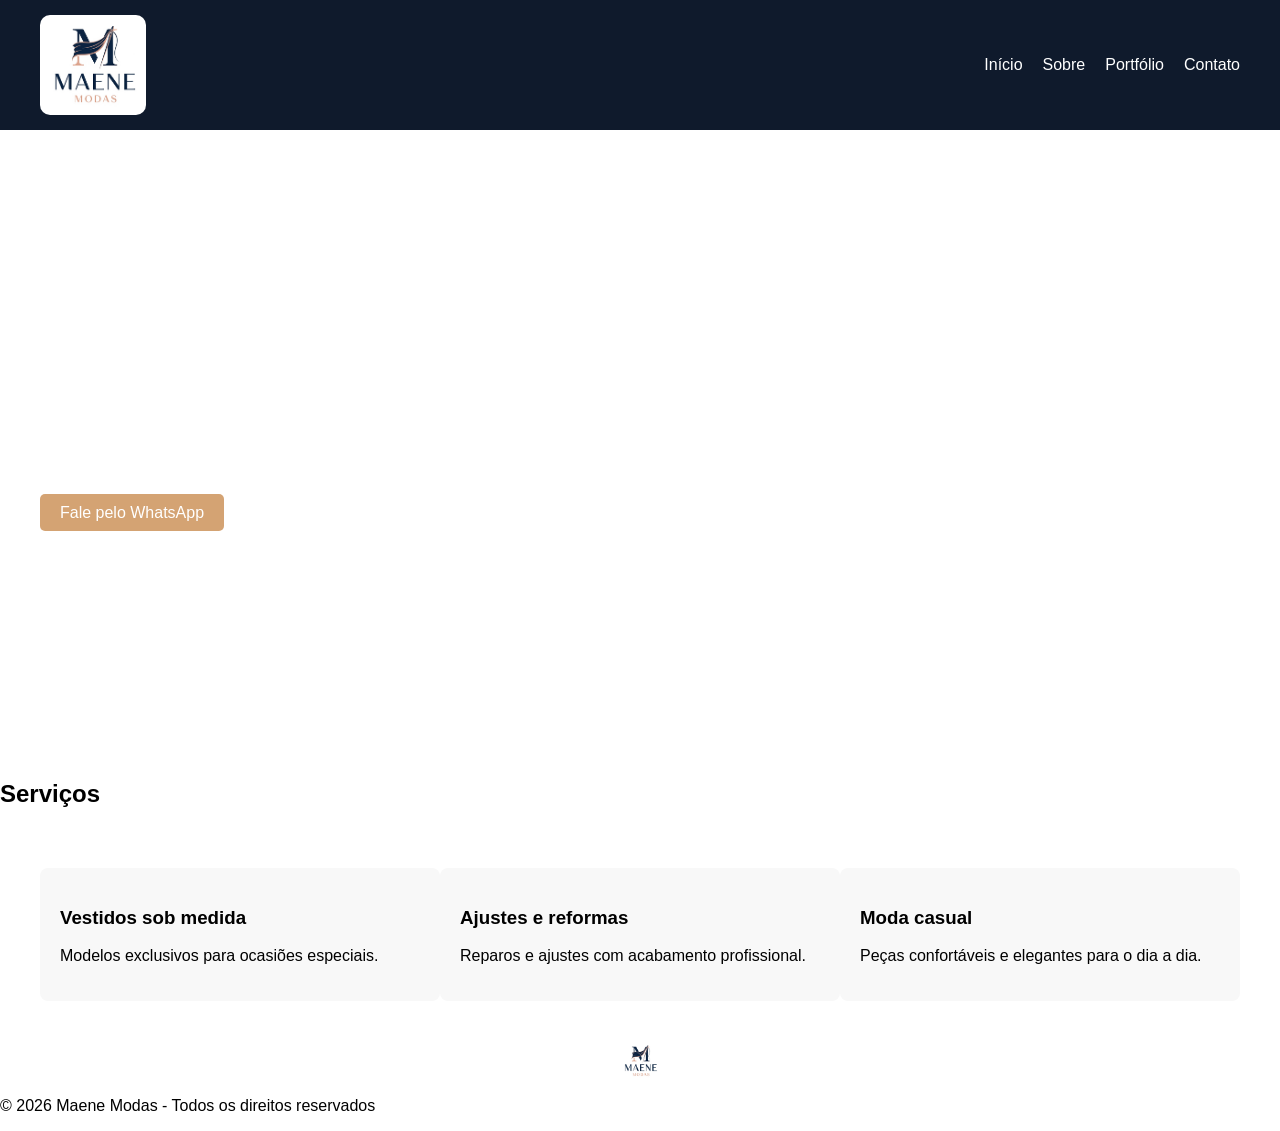
==== index.html @ 253f8161 "Criada landing page" ====
<!DOCTYPE html>
<html lang="pt-br">
<head>
    <meta charset="UTF-8">
    <meta name="viewport" content="width=device-width, initial-scale=1.0">
    <title>Maene Modas</title>
    <link rel="stylesheet" href="css/style.css">
</head>
<body>

<header>
    <nav class="navbar">
    <div class="logo-container">
        <img src="img/logo.png" alt="Logo Maene Modas" class="logo-img">
    </div>
        <ul class="menu">
            <li><a href="index.html">Início</a></li>
            <li><a href="sobre.html">Sobre</a></li>
            <li><a href="portfolio.html">Portfólio</a></li>
            <li><a href="contato.html">Contato</a></li>
        </ul>
    </nav>
</header>

<section class="hero">
    <div class="hero-text">
        <h2>Elegância sob medida para você</h2>
        <p>Confecção, ajustes e moda personalizada com acabamento profissional.</p>
        <a href="https://wa.me/5585985779174" class="btn">Fale pelo WhatsApp</a>
    </div>
</section>

<section class="destaques">
    <h2>Serviços</h2>
    <div class="cards">
        <div class="card">
            <h3>Vestidos sob medida</h3>
            <p>Modelos exclusivos para ocasiões especiais.</p>
        </div>
        <div class="card">
            <h3>Ajustes e reformas</h3>
            <p>Reparos e ajustes com acabamento profissional.</p>
        </div>
        <div class="card">
            <h3>Moda casual</h3>
            <p>Peças confortáveis e elegantes para o dia a dia.</p>
        </div>
    </div>
</section>

<footer>
    <img src="img/logo.png" alt="Maene Modas" class="logo-footer">
    <p>© 2026 Maene Modas - Todos os direitos reservados</p>
</footer>

</body>
</html>
---- css/style.css ----
body {
    margin: 0;
    font-family: Arial, sans-serif;
    background-color: #ffffff;
}

.navbar {
    background-color: #0f1a2c;
    color: #fff;
    display: flex;
    justify-content: space-between;
    align-items: center;
    padding: 15px 40px;
}

.logo-container {
    display: flex;
    align-items: center;
}

.logo-img {
    height: 100px;
    width: auto;
    border-radius: 10px;
    object-fit: contain;
}

.menu {
    list-style: none;
    display: flex;
    gap: 20px;
}

.menu a {
    color: white;
    text-decoration: none;
}

.hero {
    background: url('../img/banner.jpg') center/cover no-repeat;
    height: 70vh;
    display: flex;
    align-items: center;
    padding-left: 40px;
    color: white;
}

.hero-text h2 {
    font-size: 36px;
}

.btn {
    background-color: #d4a373;
    padding: 10px 20px;
    text-decoration: none;
    color: white;
    border-radius: 5px;
}

.cards {
    display: flex;
    justify-content: space-around;
    padding: 40px;
}

.card {
    width: 30%;
    background: #f8f8f8;
    padding: 20px;
    border-radius: 8px;
}

.galeria {
    display: flex;
    gap: 15px;
    padding: 30px;
}

.galeria img {
    width: 30%;
    border-radius: 8px;
}

.contato form {
    display: flex;
    flex-direction: column;
    width: 300px;
    margin: auto;
    gap: 10px;
}

.btn-whatsapp {
    display: block;
    text-align: center;
    background: green;
    color: white;
    padding: 12px;
    margin-top: 15px;
    text-decoration: none;
}

.logo-footer {
    height: 40px;
    display: block;
    margin: 0 auto 10px;
}
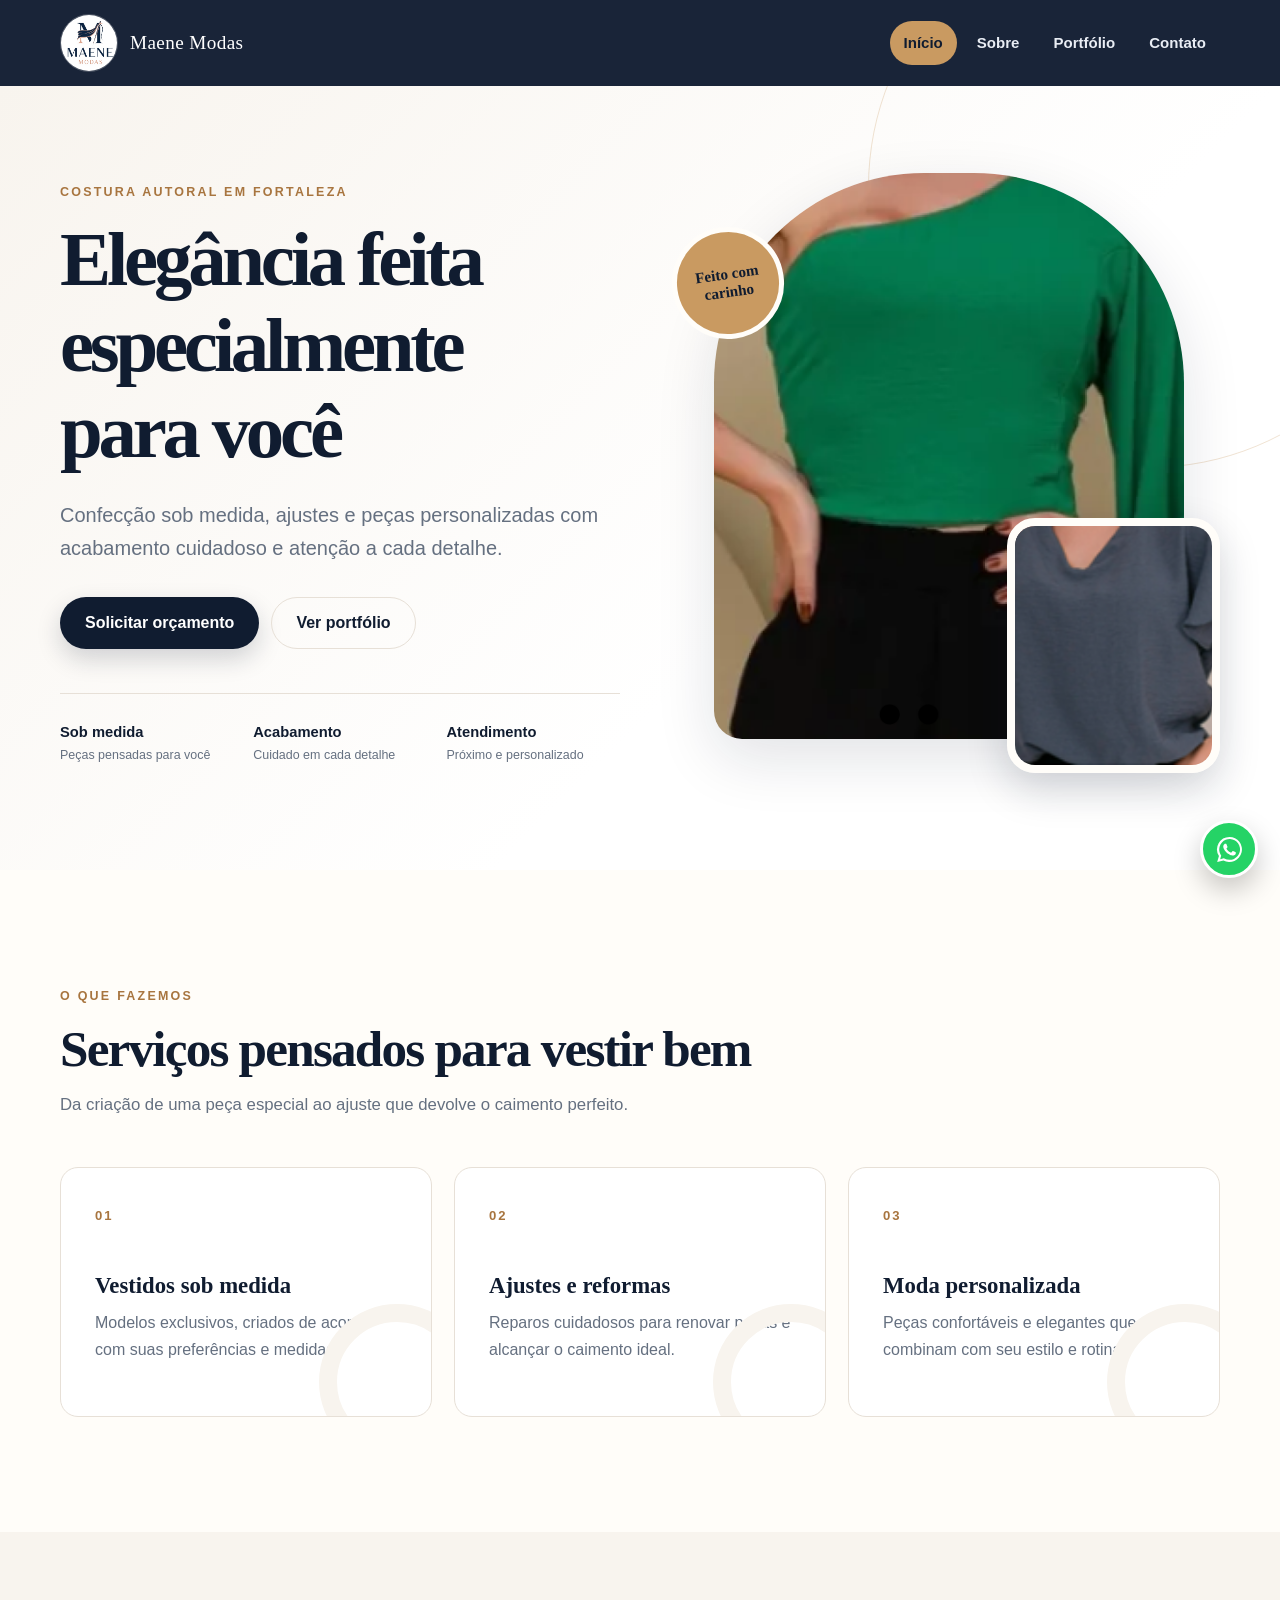
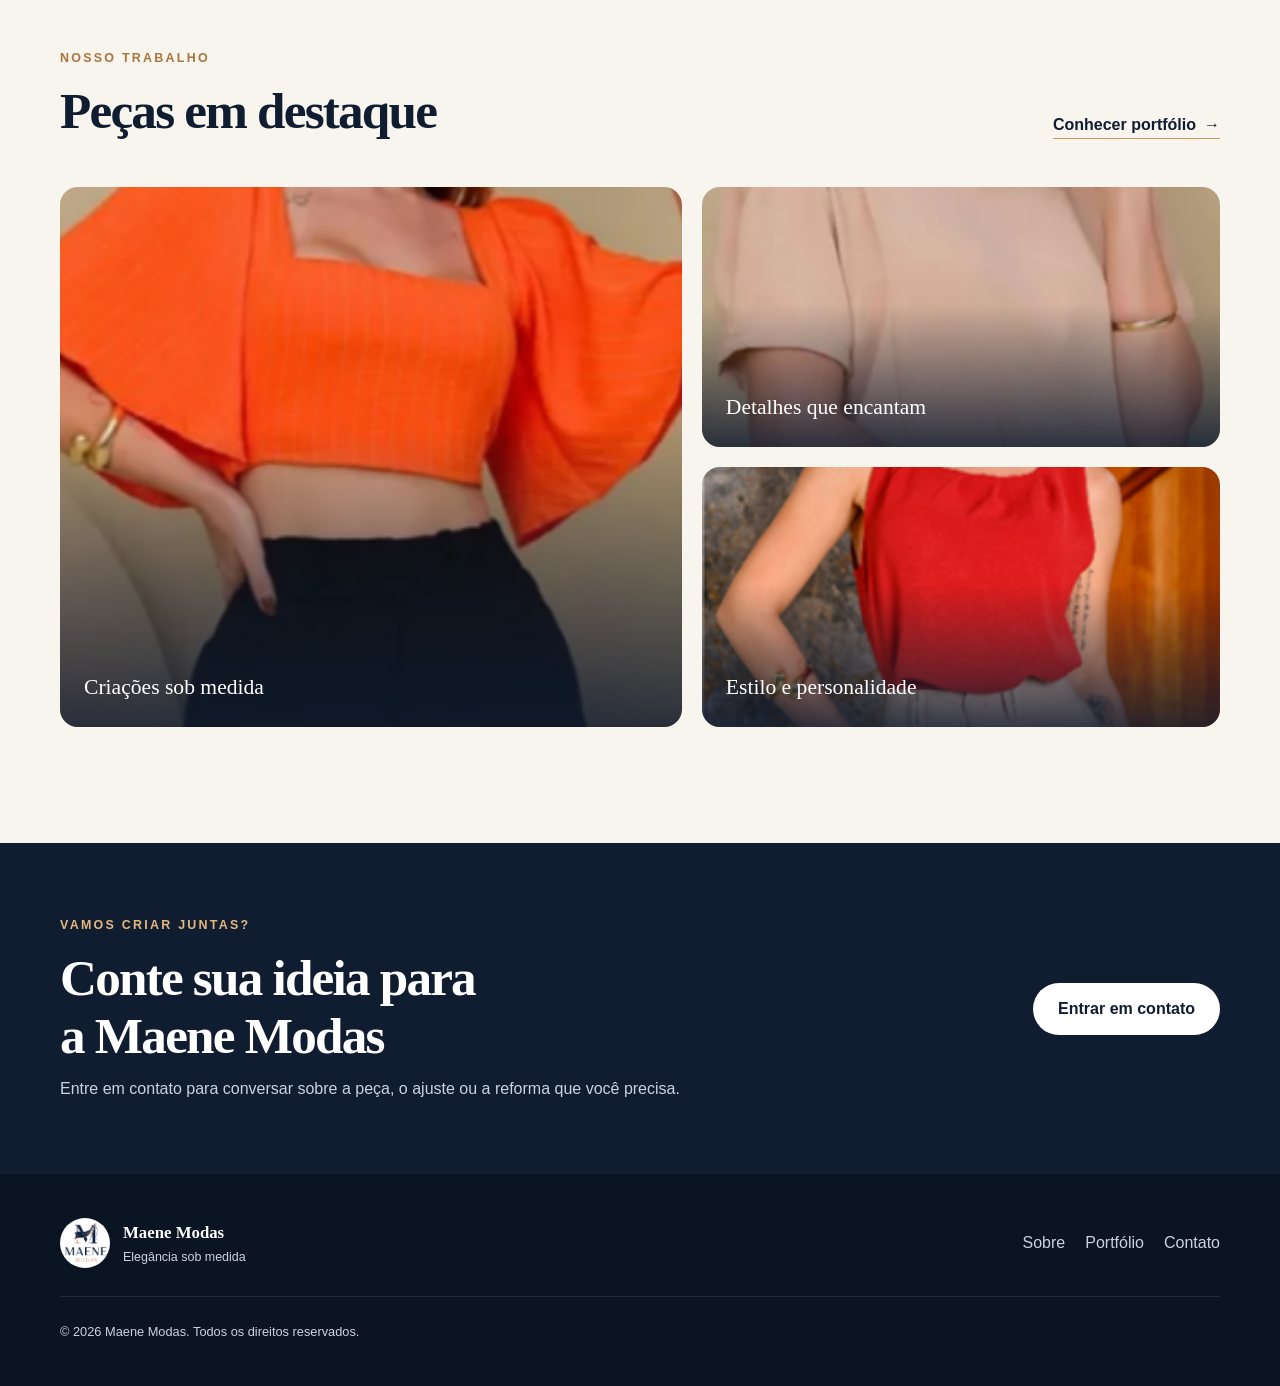
==== commit a36077ab: "Melhora interface e responsividade do site" ====
--- a/index.html
+++ b/index.html
@@ -1,57 +1,89 @@
-<!DOCTYPE html>
-<html lang="pt-br">
-<head>
-    <meta charset="UTF-8">
-    <meta name="viewport" content="width=device-width, initial-scale=1.0">
-    <title>Maene Modas</title>
-    <link rel="stylesheet" href="css/style.css">
-</head>
-<body>
-
-<header>
-    <nav class="navbar">
-    <div class="logo-container">
-        <img src="img/logo.png" alt="Logo Maene Modas" class="logo-img">
-    </div>
-        <ul class="menu">
-            <li><a href="index.html">Início</a></li>
-            <li><a href="sobre.html">Sobre</a></li>
-            <li><a href="portfolio.html">Portfólio</a></li>
-            <li><a href="contato.html">Contato</a></li>
-        </ul>
-    </nav>
-</header>
-
-<section class="hero">
-    <div class="hero-text">
-        <h2>Elegância sob medida para você</h2>
-        <p>Confecção, ajustes e moda personalizada com acabamento profissional.</p>
-        <a href="https://wa.me/5585985779174" class="btn">Fale pelo WhatsApp</a>
-    </div>
-</section>
-
-<section class="destaques">
-    <h2>Serviços</h2>
-    <div class="cards">
-        <div class="card">
-            <h3>Vestidos sob medida</h3>
-            <p>Modelos exclusivos para ocasiões especiais.</p>
-        </div>
-        <div class="card">
-            <h3>Ajustes e reformas</h3>
-            <p>Reparos e ajustes com acabamento profissional.</p>
-        </div>
-        <div class="card">
-            <h3>Moda casual</h3>
-            <p>Peças confortáveis e elegantes para o dia a dia.</p>
-        </div>
-    </div>
-</section>
-
-<footer>
-    <img src="img/logo.png" alt="Maene Modas" class="logo-footer">
-    <p>© 2026 Maene Modas - Todos os direitos reservados</p>
-</footer>
-
-</body>
-</html>+<!DOCTYPE html>
+<html lang="pt-BR">
+<head>
+    <meta charset="UTF-8">
+    <meta name="viewport" content="width=device-width, initial-scale=1.0">
+    <meta name="description" content="Maene Modas: vestidos sob medida, ajustes, reformas e peças personalizadas com cuidado em cada detalhe.">
+    <title>Maene Modas | Elegância sob medida</title>
+    <link rel="stylesheet" href="css/style.css">
+    <script src="js/script.js" defer></script>
+</head>
+<body>
+<a class="skip-link" href="#conteudo">Ir para o conteúdo</a>
+
+<header class="site-header">
+    <nav class="navbar container" aria-label="Navegação principal">
+        <a class="brand" href="index.html" aria-label="Maene Modas - Página inicial">
+            <img src="img/logo.png" alt="" class="logo-img">
+            <span>Maene Modas</span>
+        </a>
+        <button class="menu-toggle" type="button" aria-expanded="false" aria-controls="menu-principal" aria-label="Abrir menu">
+            <span></span><span></span><span></span>
+        </button>
+        <ul class="menu" id="menu-principal">
+            <li><a href="index.html" aria-current="page">Início</a></li>
+            <li><a href="sobre.html">Sobre</a></li>
+            <li><a href="portfolio.html">Portfólio</a></li>
+            <li><a href="contato.html">Contato</a></li>
+        </ul>
+    </nav>
+</header>
+
+<main id="conteudo">
+    <section class="hero">
+        <div class="container hero-grid">
+            <div class="hero-copy">
+                <p class="eyebrow">Costura autoral em Fortaleza</p>
+                <h1>Elegância feita especialmente para você</h1>
+                <p class="hero-description">Confecção sob medida, ajustes e peças personalizadas com acabamento cuidadoso e atenção a cada detalhe.</p>
+                <div class="button-group">
+                    <a href="https://wa.me/5585985779174?text=Olá%2C%20Maene%20Modas!%20Gostaria%20de%20solicitar%20um%20orçamento." class="button button-primary" target="_blank" rel="noopener">Solicitar orçamento</a>
+                    <a href="portfolio.html" class="button button-secondary">Ver portfólio</a>
+                </div>
+                <ul class="hero-highlights" aria-label="Diferenciais">
+                    <li><strong>Sob medida</strong><span>Peças pensadas para você</span></li>
+                    <li><strong>Acabamento</strong><span>Cuidado em cada detalhe</span></li>
+                    <li><strong>Atendimento</strong><span>Próximo e personalizado</span></li>
+                </ul>
+            </div>
+            <div class="hero-media" aria-label="Trabalhos da Maene Modas">
+                <img class="hero-image-main" src="img/vestido2.png" alt="Vestido longo confeccionado pela Maene Modas">
+                <img class="hero-image-detail" src="img/vestido5.png" alt="Detalhe de uma peça confeccionada pela Maene Modas">
+                <span class="hero-seal">Feito com carinho</span>
+            </div>
+        </div>
+    </section>
+
+    <section class="section" aria-labelledby="servicos-titulo">
+        <div class="container">
+            <div class="section-heading">
+                <p class="eyebrow">O que fazemos</p>
+                <h2 id="servicos-titulo">Serviços pensados para vestir bem</h2>
+                <p>Da criação de uma peça especial ao ajuste que devolve o caimento perfeito.</p>
+            </div>
+            <div class="service-grid">
+                <article class="service-card"><span class="card-number">01</span><h3>Vestidos sob medida</h3><p>Modelos exclusivos, criados de acordo com suas preferências e medidas.</p></article>
+                <article class="service-card"><span class="card-number">02</span><h3>Ajustes e reformas</h3><p>Reparos cuidadosos para renovar peças e alcançar o caimento ideal.</p></article>
+                <article class="service-card"><span class="card-number">03</span><h3>Moda personalizada</h3><p>Peças confortáveis e elegantes que combinam com seu estilo e rotina.</p></article>
+            </div>
+        </div>
+    </section>
+
+    <section class="section section-soft" aria-labelledby="destaques-titulo">
+        <div class="container">
+            <div class="section-heading heading-row"><div><p class="eyebrow">Nosso trabalho</p><h2 id="destaques-titulo">Peças em destaque</h2></div><a class="text-link" href="portfolio.html">Conhecer portfólio <span aria-hidden="true">→</span></a></div>
+            <div class="preview-grid">
+                <a class="preview-card preview-tall" href="portfolio.html"><img src="img/vestido1.png" alt="Peça feminina confeccionada sob medida" loading="lazy"><span>Criações sob medida</span></a>
+                <a class="preview-card" href="portfolio.html"><img src="img/vestido3.png" alt="Vestido confeccionado pela Maene Modas" loading="lazy"><span>Detalhes que encantam</span></a>
+                <a class="preview-card" href="portfolio.html"><img src="img/vestido4.png" alt="Peça personalizada da Maene Modas" loading="lazy"><span>Estilo e personalidade</span></a>
+            </div>
+        </div>
+    </section>
+
+    <section class="cta-section"><div class="container cta-content"><div><p class="eyebrow">Vamos criar juntas?</p><h2>Conte sua ideia para a Maene Modas</h2><p>Entre em contato para conversar sobre a peça, o ajuste ou a reforma que você precisa.</p></div><a href="contato.html" class="button button-light">Entrar em contato</a></div></section>
+</main>
+
+<footer class="site-footer"><div class="container footer-grid"><div class="footer-brand"><img src="img/logo.png" alt="" class="logo-footer"><div><strong>Maene Modas</strong><span>Elegância sob medida</span></div></div><nav aria-label="Navegação do rodapé"><a href="sobre.html">Sobre</a><a href="portfolio.html">Portfólio</a><a href="contato.html">Contato</a></nav><p>© <span data-current-year>2026</span> Maene Modas. Todos os direitos reservados.</p></div></footer>
+<a class="whatsapp-float" href="https://wa.me/5585985779174?text=Olá%2C%20Maene%20Modas!" target="_blank" rel="noopener" aria-label="Falar com a Maene Modas pelo WhatsApp"><svg viewBox="0 0 32 32" aria-hidden="true"><path d="M16.05 3A12.9 12.9 0 0 0 5.1 22.73L3.3 29l6.43-1.69A12.94 12.94 0 1 0 16.05 3Zm0 23.7a10.7 10.7 0 0 1-5.45-1.49l-.39-.23-3.81 1 1.02-3.72-.25-.38a10.73 10.73 0 1 1 8.88 4.82Zm5.88-8.04c-.32-.16-1.9-.94-2.2-1.04-.29-.11-.5-.16-.71.16-.22.32-.83 1.04-1.02 1.26-.18.21-.37.24-.69.08-.32-.16-1.36-.5-2.59-1.6a9.71 9.71 0 0 1-1.79-2.22c-.19-.32-.02-.49.14-.65.15-.14.32-.37.48-.56.16-.18.21-.32.32-.53.11-.22.05-.4-.03-.56-.08-.16-.72-1.73-.98-2.37-.26-.62-.52-.54-.72-.55h-.61c-.21 0-.56.08-.85.4-.29.32-1.12 1.1-1.12 2.67 0 1.58 1.15 3.1 1.31 3.31.16.22 2.26 3.45 5.47 4.84.77.33 1.36.53 1.83.67.77.24 1.46.21 2.01.13.61-.09 1.9-.78 2.16-1.53.27-.75.27-1.39.19-1.53-.08-.13-.29-.21-.61-.37Z"/></svg></a>
+</body>
+</html>
--- a/css/style.css
+++ b/css/style.css
@@ -1,106 +1,296 @@
-body {
-    margin: 0;
-    font-family: Arial, sans-serif;
-    background-color: #ffffff;
-}
-
-.navbar {
-    background-color: #0f1a2c;
-    color: #fff;
-    display: flex;
-    justify-content: space-between;
-    align-items: center;
-    padding: 15px 40px;
-}
-
-.logo-container {
-    display: flex;
-    align-items: center;
-}
-
-.logo-img {
-    height: 100px;
-    width: auto;
-    border-radius: 10px;
-    object-fit: contain;
-}
-
-.menu {
-    list-style: none;
-    display: flex;
-    gap: 20px;
-}
-
-.menu a {
-    color: white;
-    text-decoration: none;
-}
-
-.hero {
-    background: url('../img/banner.jpg') center/cover no-repeat;
-    height: 70vh;
-    display: flex;
-    align-items: center;
-    padding-left: 40px;
-    color: white;
-}
-
-.hero-text h2 {
-    font-size: 36px;
-}
-
-.btn {
-    background-color: #d4a373;
-    padding: 10px 20px;
-    text-decoration: none;
-    color: white;
-    border-radius: 5px;
-}
-
-.cards {
-    display: flex;
-    justify-content: space-around;
-    padding: 40px;
-}
-
-.card {
-    width: 30%;
-    background: #f8f8f8;
-    padding: 20px;
-    border-radius: 8px;
-}
-
-.galeria {
-    display: flex;
-    gap: 15px;
-    padding: 30px;
-}
-
-.galeria img {
-    width: 30%;
-    border-radius: 8px;
-}
-
-.contato form {
-    display: flex;
-    flex-direction: column;
-    width: 300px;
-    margin: auto;
-    gap: 10px;
-}
-
-.btn-whatsapp {
-    display: block;
-    text-align: center;
-    background: green;
-    color: white;
-    padding: 12px;
-    margin-top: 15px;
-    text-decoration: none;
-}
-
-.logo-footer {
-    height: 40px;
-    display: block;
-    margin: 0 auto 10px;
-}+:root {
+    --navy: #101c30;
+    --navy-soft: #1b2c47;
+    --gold: #c99a61;
+    --gold-dark: #a8753f;
+    --cream: #f8f4ee;
+    --paper: #fffdf9;
+    --white: #ffffff;
+    --ink: #1b2330;
+    --muted: #657080;
+    --line: #e7e0d7;
+    --green: #25d366;
+    --shadow: 0 20px 60px rgba(16, 28, 48, .12);
+    --radius-lg: 28px;
+    --radius-md: 18px;
+    --container: 1160px;
+}
+
+* { box-sizing: border-box; }
+
+html { scroll-behavior: smooth; }
+
+body {
+    margin: 0;
+    color: var(--ink);
+    background: var(--paper);
+    font-family: "Segoe UI", Arial, sans-serif;
+    font-size: 16px;
+    line-height: 1.65;
+    -webkit-font-smoothing: antialiased;
+}
+
+body.menu-open { overflow: hidden; }
+
+img { display: block; max-width: 100%; }
+
+a { color: inherit; }
+
+button, input, select, textarea { font: inherit; }
+
+h1, h2, h3, p { margin-top: 0; }
+
+h1, h2, h3 {
+    color: var(--navy);
+    font-family: Georgia, "Times New Roman", serif;
+    line-height: 1.12;
+    text-wrap: balance;
+}
+
+h1 { font-size: clamp(2.75rem, 6vw, 5.4rem); letter-spacing: -.055em; }
+h2 { font-size: clamp(2rem, 4vw, 3.35rem); letter-spacing: -.035em; }
+h3 { font-size: 1.42rem; }
+
+.container { width: min(calc(100% - 40px), var(--container)); margin-inline: auto; }
+
+.skip-link {
+    position: fixed;
+    top: 12px;
+    left: 12px;
+    z-index: 1000;
+    padding: 10px 16px;
+    color: var(--white);
+    background: var(--navy);
+    border-radius: 8px;
+    transform: translateY(-150%);
+}
+
+.skip-link:focus { transform: translateY(0); }
+
+.site-header {
+    position: sticky;
+    top: 0;
+    z-index: 100;
+    background: rgba(16, 28, 48, .96);
+    box-shadow: 0 1px 0 rgba(255, 255, 255, .08);
+    backdrop-filter: blur(12px);
+}
+
+.navbar { min-height: 86px; display: flex; align-items: center; justify-content: space-between; gap: 32px; }
+
+.brand { display: flex; align-items: center; gap: 12px; color: var(--white); text-decoration: none; }
+.brand span { font-family: Georgia, "Times New Roman", serif; font-size: 1.2rem; letter-spacing: .02em; }
+.logo-img { width: 58px; height: 58px; border: 1px solid rgba(255,255,255,.22); border-radius: 50%; object-fit: cover; }
+
+.menu { display: flex; align-items: center; gap: 6px; margin: 0; padding: 0; list-style: none; }
+.menu a { position: relative; display: block; padding: 10px 14px; color: #e9edf4; font-size: .94rem; font-weight: 600; text-decoration: none; border-radius: 999px; transition: .2s ease; }
+.menu a:hover, .menu a:focus-visible { color: var(--white); background: rgba(255,255,255,.08); }
+.menu a[aria-current="page"] { color: var(--navy); background: var(--gold); }
+
+.menu-toggle { display: none; width: 46px; height: 46px; padding: 11px; border: 1px solid rgba(255,255,255,.2); color: var(--white); background: transparent; border-radius: 12px; cursor: pointer; }
+.menu-toggle span { display: block; width: 100%; height: 2px; margin: 5px 0; background: currentColor; transition: .25s ease; }
+
+.hero { position: relative; overflow: hidden; padding: 76px 0 86px; background: linear-gradient(135deg, var(--cream), #fff 62%); }
+.hero::before { content: ""; position: absolute; top: -180px; right: -150px; width: 560px; height: 560px; border: 1px solid rgba(201,154,97,.28); border-radius: 50%; }
+.hero-grid { position: relative; display: grid; grid-template-columns: 1.05fr .95fr; align-items: center; gap: clamp(44px, 8vw, 94px); }
+.hero-copy { padding: 20px 0; }
+.hero-copy h1 { max-width: 760px; margin-bottom: 24px; }
+.hero-description { max-width: 620px; margin-bottom: 32px; color: var(--muted); font-size: clamp(1.05rem, 2vw, 1.25rem); }
+
+.eyebrow { margin-bottom: 14px; color: var(--gold-dark); font-size: .78rem; font-weight: 800; letter-spacing: .18em; text-transform: uppercase; }
+
+.button-group { display: flex; flex-wrap: wrap; gap: 12px; }
+.button { display: inline-flex; align-items: center; justify-content: center; min-height: 52px; padding: 12px 24px; border: 1px solid transparent; border-radius: 999px; font-weight: 750; line-height: 1.2; text-align: center; text-decoration: none; cursor: pointer; transition: transform .2s ease, box-shadow .2s ease, background .2s ease; }
+.button:hover { transform: translateY(-2px); }
+.button-primary { color: var(--white); background: var(--navy); box-shadow: 0 10px 24px rgba(16, 28, 48, .18); }
+.button-primary:hover { background: var(--navy-soft); box-shadow: 0 14px 32px rgba(16, 28, 48, .24); }
+.button-secondary { color: var(--navy); border-color: var(--line); background: transparent; }
+.button-secondary:hover { border-color: var(--gold); background: var(--white); }
+.button-light { color: var(--navy); background: var(--white); }
+
+.hero-highlights { display: grid; grid-template-columns: repeat(3, 1fr); gap: 20px; margin: 44px 0 0; padding: 26px 0 0; border-top: 1px solid var(--line); list-style: none; }
+.hero-highlights strong, .hero-highlights span { display: block; }
+.hero-highlights strong { color: var(--navy); font-size: .92rem; }
+.hero-highlights span { margin-top: 3px; color: var(--muted); font-size: .78rem; line-height: 1.4; }
+
+.hero-media { position: relative; min-height: 600px; }
+.hero-image-main { position: absolute; inset: 0 36px 34px 0; width: calc(100% - 36px); height: calc(100% - 34px); border-radius: 210px 210px var(--radius-lg) var(--radius-lg); object-fit: cover; box-shadow: var(--shadow); }
+.hero-image-detail { position: absolute; right: 0; bottom: 0; width: 42%; aspect-ratio: 1 / 1.2; border: 8px solid var(--paper); border-radius: var(--radius-lg); object-fit: cover; box-shadow: 0 16px 40px rgba(16, 28, 48, .18); }
+.hero-seal { position: absolute; top: 54px; left: -42px; display: grid; place-items: center; width: 112px; height: 112px; padding: 16px; color: var(--navy); background: var(--gold); border: 5px solid var(--paper); border-radius: 50%; font-family: Georgia, "Times New Roman", serif; font-size: .95rem; font-weight: bold; line-height: 1.2; text-align: center; transform: rotate(-8deg); }
+
+.section { padding: clamp(76px, 9vw, 120px) 0; }
+.section-soft { background: var(--cream); }
+.section-heading { max-width: 720px; margin-bottom: 48px; }
+.section-heading h2 { margin-bottom: 14px; }
+.section-heading > p:last-child { color: var(--muted); font-size: 1.05rem; }
+.heading-row, .portfolio-heading { max-width: none; display: flex; align-items: end; justify-content: space-between; gap: 32px; }
+.heading-row h2, .portfolio-heading h2 { margin-bottom: 0; }
+
+.service-grid, .value-grid { display: grid; grid-template-columns: repeat(3, 1fr); gap: 22px; }
+.service-card { position: relative; min-height: 250px; padding: 34px; overflow: hidden; background: var(--white); border: 1px solid var(--line); border-radius: var(--radius-md); transition: transform .25s ease, box-shadow .25s ease, border-color .25s ease; }
+.service-card:hover { transform: translateY(-6px); border-color: rgba(201,154,97,.65); box-shadow: var(--shadow); }
+.service-card::after { content: ""; position: absolute; right: -44px; bottom: -44px; width: 120px; height: 120px; border: 18px solid var(--cream); border-radius: 50%; }
+.card-number { display: inline-block; margin-bottom: 46px; color: var(--gold-dark); font-size: .82rem; font-weight: 800; letter-spacing: .15em; }
+.service-card h3 { margin-bottom: 12px; }
+.service-card p { margin-bottom: 0; color: var(--muted); }
+
+.text-link { display: inline-flex; align-items: center; gap: 8px; color: var(--navy); font-weight: 750; text-decoration: none; border-bottom: 1px solid var(--gold); }
+.text-link span { transition: transform .2s ease; }
+.text-link:hover span { transform: translateX(4px); }
+
+.preview-grid { display: grid; grid-template-columns: 1.2fr 1fr; grid-template-rows: repeat(2, 260px); gap: 20px; }
+.preview-card { position: relative; overflow: hidden; border-radius: var(--radius-md); background: var(--navy); }
+.preview-card.preview-tall { grid-row: 1 / 3; }
+.preview-card img { width: 100%; height: 100%; object-fit: cover; transition: transform .45s ease, opacity .45s ease; }
+.preview-card::after { content: ""; position: absolute; inset: 45% 0 0; background: linear-gradient(transparent, rgba(16, 28, 48, .84)); }
+.preview-card span { position: absolute; right: 24px; bottom: 22px; left: 24px; z-index: 1; color: var(--white); font-family: Georgia, "Times New Roman", serif; font-size: 1.35rem; }
+.preview-card:hover img { transform: scale(1.04); opacity: .9; }
+
+.cta-section { padding: 72px 0; color: var(--white); background: var(--navy); }
+.cta-content { display: flex; align-items: center; justify-content: space-between; gap: 48px; }
+.cta-content > div { max-width: 710px; }
+.cta-content .eyebrow { color: #e5b77e; }
+.cta-content h2 { margin-bottom: 12px; color: var(--white); }
+.cta-content p:last-child { margin-bottom: 0; color: #cbd3df; }
+
+.page-hero { position: relative; overflow: hidden; padding: clamp(70px, 10vw, 118px) 0; color: var(--white); background: var(--navy); }
+.page-hero::after { content: ""; position: absolute; right: -80px; bottom: -220px; width: 480px; height: 480px; border: 70px solid rgba(201,154,97,.1); border-radius: 50%; }
+.page-hero-content { position: relative; z-index: 1; max-width: 820px; margin-left: max(20px, calc((100vw - min(calc(100vw - 40px), var(--container))) / 2)); margin-right: auto; }
+.page-hero h1 { margin-bottom: 18px; color: var(--white); }
+.page-hero p:last-child { max-width: 700px; margin-bottom: 0; color: #cbd3df; font-size: 1.12rem; }
+
+.story-grid { display: grid; grid-template-columns: .9fr 1.1fr; align-items: center; gap: clamp(46px, 8vw, 100px); }
+.story-media { position: relative; min-height: 590px; }
+.story-media::before { content: ""; position: absolute; top: -18px; left: -18px; width: 46%; height: 46%; border: 2px solid var(--gold); border-radius: var(--radius-md); }
+.story-media img { position: absolute; inset: 0; z-index: 1; width: 100%; height: 100%; border-radius: var(--radius-md); object-fit: cover; box-shadow: var(--shadow); }
+.story-media span { position: absolute; right: -28px; bottom: 34px; z-index: 2; padding: 16px 22px; color: var(--white); background: var(--navy); border-radius: 999px; font-weight: 700; box-shadow: var(--shadow); }
+.story-copy h2 { margin-bottom: 24px; }
+.story-copy p:not(.eyebrow) { color: var(--muted); }
+.story-copy .text-link { margin-top: 14px; }
+
+.value-grid article { padding: 34px; background: var(--white); border-radius: var(--radius-md); box-shadow: 0 10px 34px rgba(16,28,48,.06); }
+.value-grid article > span { display: inline-grid; place-items: center; width: 48px; height: 48px; margin-bottom: 32px; color: var(--navy); background: #ecd4b7; border-radius: 50%; font-weight: 800; }
+.value-grid h3 { margin-bottom: 10px; }
+.value-grid p { margin-bottom: 0; color: var(--muted); }
+
+.portfolio-heading > p { margin-bottom: 4px; color: var(--muted); }
+.gallery-grid { display: grid; grid-template-columns: repeat(3, 1fr); grid-auto-rows: 340px; gap: 18px; }
+.gallery-card { position: relative; overflow: hidden; padding: 0; border: 0; border-radius: var(--radius-md); background: var(--navy); cursor: zoom-in; text-align: left; }
+.gallery-card.gallery-featured { grid-column: span 2; }
+.gallery-card.gallery-wide { grid-column: span 2; }
+.gallery-card img { width: 100%; height: 100%; object-fit: cover; transition: transform .45s ease, opacity .45s ease; }
+.gallery-card::after { content: ""; position: absolute; inset: 40% 0 0; background: linear-gradient(transparent, rgba(16,28,48,.9)); }
+.gallery-card > span { position: absolute; right: 24px; bottom: 22px; left: 24px; z-index: 1; color: var(--white); }
+.gallery-card strong, .gallery-card small { display: block; }
+.gallery-card strong { font-family: Georgia, "Times New Roman", serif; font-size: 1.32rem; }
+.gallery-card small { margin-top: 3px; color: #d8dfe8; }
+.gallery-card:hover img, .gallery-card:focus-visible img { transform: scale(1.05); opacity: .88; }
+.gallery-card:focus-visible { outline: 4px solid var(--gold); outline-offset: 3px; }
+
+.lightbox { width: min(92vw, 980px); padding: 0; border: 0; border-radius: var(--radius-md); overflow: visible; background: transparent; }
+.lightbox::backdrop { background: rgba(5, 10, 18, .9); backdrop-filter: blur(5px); }
+.lightbox img { max-width: 100%; max-height: 82vh; margin: auto; border-radius: var(--radius-md); object-fit: contain; box-shadow: 0 24px 80px rgba(0,0,0,.45); }
+.lightbox-close { position: absolute; top: -52px; right: 0; width: 42px; height: 42px; border: 1px solid rgba(255,255,255,.4); color: var(--white); background: rgba(16,28,48,.65); border-radius: 50%; font-size: 1.7rem; line-height: 1; cursor: pointer; }
+
+.contact-section { background: linear-gradient(90deg, var(--cream) 0 45%, var(--paper) 45%); }
+.contact-grid { display: grid; grid-template-columns: .9fr 1.1fr; align-items: start; gap: clamp(52px, 9vw, 120px); }
+.contact-info { padding-top: 28px; }
+.contact-info h2 { margin-bottom: 22px; }
+.contact-info > p:not(.eyebrow) { color: var(--muted); }
+.contact-method { display: flex; align-items: center; gap: 16px; margin-top: 34px; text-decoration: none; }
+.contact-method > span { display: grid; place-items: center; width: 48px; height: 48px; color: var(--white); background: var(--green); border-radius: 50%; font-size: 1.3rem; }
+.contact-method small, .contact-method strong { display: block; }
+.contact-method small { color: var(--muted); }
+.contact-method strong { color: var(--navy); }
+.contact-note { margin-top: 48px; padding: 24px; border-left: 3px solid var(--gold); background: rgba(255,255,255,.72); }
+.contact-note p { margin: 6px 0 0; color: var(--muted); font-size: .94rem; }
+
+.contact-form { padding: clamp(28px, 5vw, 52px); background: var(--white); border: 1px solid var(--line); border-radius: var(--radius-lg); box-shadow: var(--shadow); }
+.form-heading { margin-bottom: 32px; }
+.form-heading h2 { margin-bottom: 6px; font-size: 2rem; }
+.form-heading p { margin-bottom: 0; color: var(--muted); }
+.field { margin-bottom: 20px; }
+.field label { display: block; margin-bottom: 7px; color: var(--navy); font-size: .9rem; font-weight: 750; }
+.field input, .field select, .field textarea { width: 100%; padding: 14px 16px; color: var(--ink); border: 1px solid #d8dce2; border-radius: 12px; outline: none; background: #fbfbfc; transition: border-color .2s ease, box-shadow .2s ease; }
+.field textarea { min-height: 138px; resize: vertical; }
+.field input:focus, .field select:focus, .field textarea:focus { border-color: var(--gold); box-shadow: 0 0 0 4px rgba(201,154,97,.14); }
+.form-submit { width: 100%; margin-top: 4px; }
+.form-help { margin: 14px 0 0; color: var(--muted); font-size: .78rem; text-align: center; }
+
+.site-footer { padding: 44px 0; color: #cbd3df; background: #0b1423; }
+.footer-grid { display: grid; grid-template-columns: 1fr auto; align-items: center; gap: 28px 42px; }
+.footer-brand { display: flex; align-items: center; gap: 13px; }
+.logo-footer { width: 50px; height: 50px; border-radius: 50%; object-fit: cover; }
+.footer-brand strong, .footer-brand span { display: block; }
+.footer-brand strong { color: var(--white); font-family: Georgia, "Times New Roman", serif; font-size: 1.05rem; }
+.footer-brand span { font-size: .78rem; }
+.site-footer nav { display: flex; flex-wrap: wrap; gap: 20px; }
+.site-footer nav a { text-decoration: none; }
+.site-footer nav a:hover { color: var(--white); }
+.site-footer > .footer-grid > p { grid-column: 1 / -1; margin: 0; padding-top: 24px; border-top: 1px solid rgba(255,255,255,.1); font-size: .8rem; }
+
+.whatsapp-float { position: fixed; right: 22px; bottom: 22px; z-index: 80; display: grid; place-items: center; width: 58px; height: 58px; color: var(--white); background: var(--green); border: 3px solid var(--white); border-radius: 50%; box-shadow: 0 12px 28px rgba(0,0,0,.22); transition: transform .2s ease; }
+.whatsapp-float:hover { transform: scale(1.07); }
+.whatsapp-float svg { width: 31px; fill: currentColor; }
+
+@media (max-width: 900px) {
+    .navbar { min-height: 76px; }
+    .logo-img { width: 50px; height: 50px; }
+    .menu-toggle { display: block; }
+    .menu { position: fixed; top: 76px; right: 0; left: 0; display: grid; gap: 5px; padding: 18px 20px 28px; background: var(--navy); box-shadow: 0 18px 34px rgba(0,0,0,.2); transform: translateY(-125%); opacity: 0; pointer-events: none; transition: .28s ease; }
+    .menu.is-open { transform: translateY(0); opacity: 1; pointer-events: auto; }
+    .menu a { padding: 13px 16px; }
+    .menu-toggle[aria-expanded="true"] span:nth-child(1) { transform: translateY(7px) rotate(45deg); }
+    .menu-toggle[aria-expanded="true"] span:nth-child(2) { opacity: 0; }
+    .menu-toggle[aria-expanded="true"] span:nth-child(3) { transform: translateY(-7px) rotate(-45deg); }
+
+    .hero { padding-top: 54px; }
+    .hero-grid, .story-grid, .contact-grid { grid-template-columns: 1fr; }
+    .hero-media { min-height: 590px; width: min(100%, 580px); margin-inline: auto; }
+    .hero-seal { left: -8px; }
+    .service-grid, .value-grid { grid-template-columns: repeat(2, 1fr); }
+    .service-card:last-child, .value-grid article:last-child { grid-column: 1 / -1; }
+    .gallery-grid { grid-template-columns: repeat(2, 1fr); }
+    .gallery-card.gallery-featured, .gallery-card.gallery-wide { grid-column: auto; }
+    .story-media { min-height: 560px; width: min(90%, 560px); margin-inline: auto; }
+    .contact-section { background: var(--cream); }
+    .contact-info { padding-top: 0; }
+}
+
+@media (max-width: 640px) {
+    .container { width: min(calc(100% - 30px), var(--container)); }
+    .brand span { font-size: 1.05rem; }
+    h1 { font-size: clamp(2.55rem, 13vw, 3.5rem); }
+    h2 { font-size: clamp(1.9rem, 9vw, 2.65rem); }
+    .hero { padding: 40px 0 68px; }
+    .hero-highlights { grid-template-columns: 1fr; gap: 14px; }
+    .hero-highlights li { display: grid; grid-template-columns: 110px 1fr; align-items: center; gap: 12px; }
+    .hero-highlights span { margin-top: 0; }
+    .hero-media { min-height: 450px; }
+    .hero-image-main { right: 24px; width: calc(100% - 24px); border-radius: 160px 160px 22px 22px; }
+    .hero-image-detail { width: 43%; border-width: 5px; }
+    .hero-seal { top: 28px; width: 88px; height: 88px; font-size: .77rem; }
+    .section { padding: 72px 0; }
+    .section-heading { margin-bottom: 34px; }
+    .heading-row, .portfolio-heading { align-items: flex-start; flex-direction: column; gap: 14px; }
+    .service-grid, .value-grid { grid-template-columns: 1fr; }
+    .service-card:last-child, .value-grid article:last-child { grid-column: auto; }
+    .service-card { min-height: auto; }
+    .card-number { margin-bottom: 30px; }
+    .preview-grid { grid-template-columns: 1fr; grid-template-rows: repeat(3, 330px); }
+    .preview-card.preview-tall { grid-row: auto; }
+    .cta-content { align-items: flex-start; flex-direction: column; gap: 28px; }
+    .cta-content .button { width: 100%; }
+    .page-hero-content { margin-left: 15px; margin-right: 15px; }
+    .story-media { min-height: 450px; width: calc(100% - 12px); }
+    .story-media span { right: -12px; bottom: 20px; font-size: .85rem; }
+    .gallery-grid { grid-template-columns: 1fr; grid-auto-rows: 390px; }
+    .contact-form { padding: 26px 20px; border-radius: 20px; }
+    .footer-grid { grid-template-columns: 1fr; }
+    .site-footer nav { gap: 14px 20px; }
+    .whatsapp-float { right: 14px; bottom: 14px; width: 54px; height: 54px; }
+}
+
+@media (prefers-reduced-motion: reduce) {
+    *, *::before, *::after { scroll-behavior: auto !important; transition-duration: .01ms !important; animation-duration: .01ms !important; animation-iteration-count: 1 !important; }
+}
